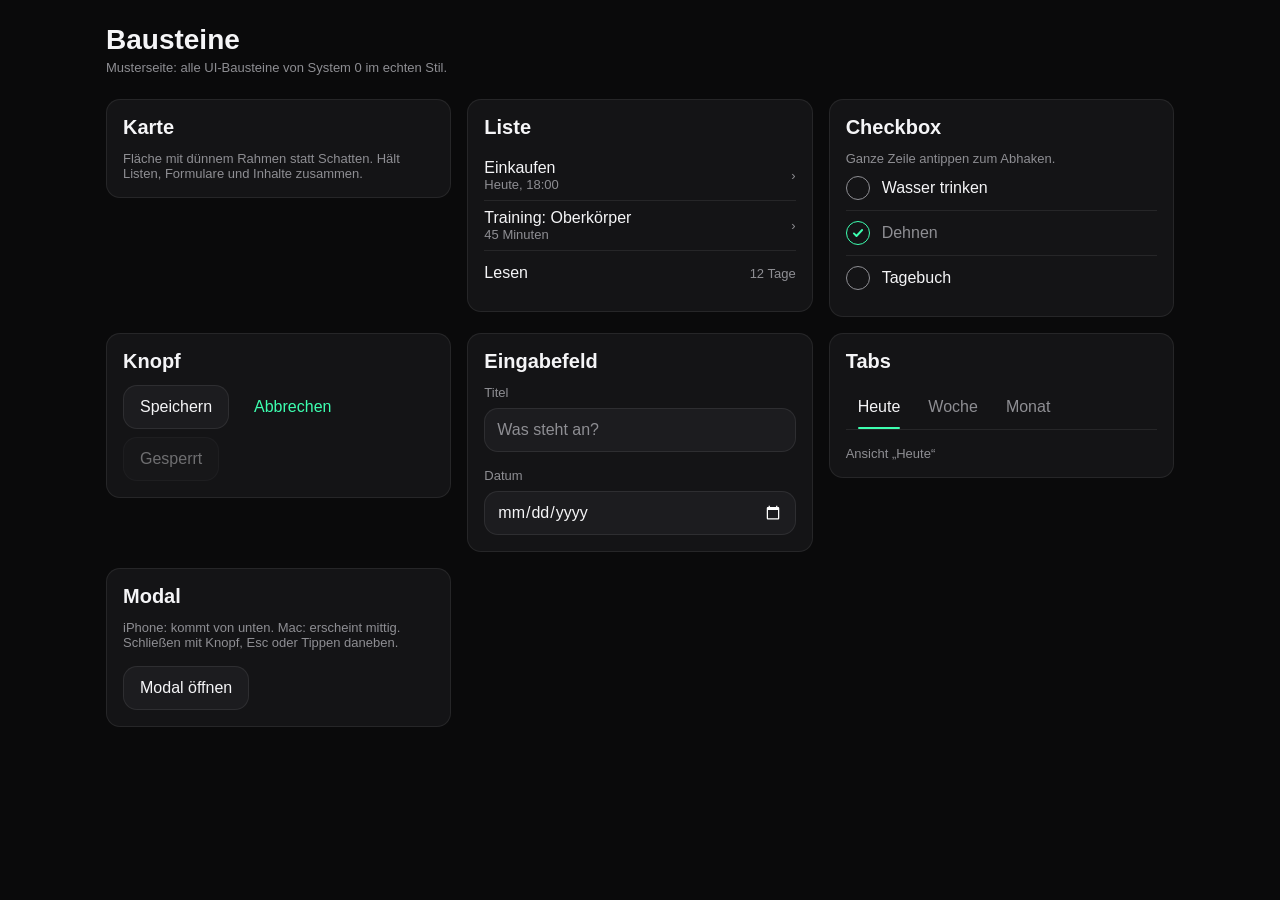
==== bausteine.html @ bcb21c46 "Phase 0, Schritt 3: Design-Tokens, UI-Bausteine, Musterseite Co-Authored-By: Claude Opus 5.5 <norepl" ====
<!doctype html>
<html lang="de">
<head>
  <meta charset="utf-8">
  <meta name="viewport" content="width=device-width, initial-scale=1, viewport-fit=cover">
  <title>Bausteine – System 0</title>
  <meta name="theme-color" content="#0A0A0B">
  <meta name="color-scheme" content="dark">
  <link rel="icon" href="assets/icons/icon.svg" type="image/svg+xml">
  <link rel="stylesheet" href="src/styles/tokens.css">
  <link rel="stylesheet" href="src/styles/base.css">
  <link rel="stylesheet" href="src/styles/components.css">
  <link rel="stylesheet" href="src/styles/checkbox.css">
  <link rel="stylesheet" href="src/styles/modal.css">
  <!-- Nur für diese Musterseite: Raster für die Beispiele -->
  <style>
    .muster { max-width: 1100px; margin: 0 auto; padding: var(--space-5) var(--space-4) var(--space-7); }
    .muster__title { margin: 0; font-size: var(--fs-large); font-weight: 600; }
    .muster__intro { margin: var(--space-1) 0 var(--space-5); color: var(--text-2); font-size: var(--fs-small); }
    .muster__grid { display: grid; gap: var(--space-4); grid-template-columns: repeat(auto-fill, minmax(min(320px, 100%), 1fr)); align-items: start; }
    .muster__row { display: flex; flex-wrap: wrap; gap: var(--space-2); }
    .muster__stack { display: flex; flex-direction: column; gap: var(--space-4); }
    .muster__note { margin: 0; color: var(--text-2); font-size: var(--fs-small); }
  </style>
  <script type="module" src="src/bausteine.js"></script>
</head>
<body>
  <main id="app" class="muster">
    <h1 class="muster__title">Bausteine</h1>
    <p class="muster__intro">Musterseite: alle UI-Bausteine von System 0 im echten Stil.</p>
    <div id="muster" class="muster__grid"></div>
  </main>
</body>
</html>
---- src/styles/tokens.css ----
/* Alle Design-Werte an einer Stelle (siehe docs/design.md).
   Farben tauschen = nur diese Datei ändern. */
:root {
  /* Farben */
  --bg: #0A0A0B;
  --surface: #141416;
  --surface-2: #1C1C1F;
  --line: rgba(255, 255, 255, 0.08);
  --text: #F5F5F7;
  --text-2: #8E8E93;
  --accent: #3DFFB0;
  --accent-2: #7A5CFF;
  --warn: #FF5C7A;

  /* Form */
  --radius: 14px;

  /* Abstände (4er-Raster) */
  --space-1: 4px;
  --space-2: 8px;
  --space-3: 12px;
  --space-4: 16px;
  --space-5: 24px;
  --space-6: 32px;
  --space-7: 48px;

  /* Schrift */
  --font: -apple-system, BlinkMacSystemFont, "SF Pro Text", "Helvetica Neue", Arial, sans-serif;
  --fs-small: 13px;
  --fs-normal: 16px; /* 16px verhindert das automatische Zoomen auf dem iPhone */
  --fs-title: 20px;
  --fs-large: 28px;

  /* Bewegung */
  --duration: 200ms;
  --ease: cubic-bezier(0.2, 0.8, 0.2, 1);

  /* Bedienung */
  --tap: 44px; /* Mindestgröße für Tippflächen */
}
---- src/styles/base.css ----
/* Grundstil: Hintergrund, Schrift, Rand um Notch und Home-Leiste. */
*,
*::before,
*::after {
  box-sizing: border-box;
}

html,
body {
  margin: 0;
  min-height: 100%;
  background: var(--bg);
  color: var(--text);
  font-family: var(--font);
  -webkit-font-smoothing: antialiased;
  -webkit-text-size-adjust: 100%;
}

body {
  min-height: 100dvh;
  padding:
    env(safe-area-inset-top)
    env(safe-area-inset-right)
    env(safe-area-inset-bottom)
    env(safe-area-inset-left);
}

#app {
  min-height: inherit;
}

/* Vorläufige Startanzeige, bis Router und Module kommen. */
.start {
  display: grid;
  place-items: center;
  min-height: 100dvh;
  margin: 0;
  font-size: 1.25rem;
  font-weight: 500;
  letter-spacing: 0.02em;
}

@media (prefers-reduced-motion: reduce) {
  * {
    animation: none !important;
    transition: none !important;
  }
}
---- src/styles/components.css ----
/* Stile der einfachen UI-Bausteine aus src/ui/. Nur Werte aus tokens.css.
   Checkbox und Modal haben eigene Dateien (checkbox.css, modal.css). */

/* ---------- Karte ---------- */
.card {
  background: var(--surface);
  border: 1px solid var(--line);
  border-radius: var(--radius);
  padding: var(--space-4);
}
.card__title {
  margin: 0 0 var(--space-3);
  font-size: var(--fs-title);
  font-weight: 600;
}

/* ---------- Liste ---------- */
.list {
  list-style: none;
  margin: 0;
  padding: 0;
}
.list__row + .list__row {
  border-top: 1px solid var(--line);
}
.list__inner {
  display: flex;
  align-items: center;
  gap: var(--space-3);
  width: 100%;
  min-height: var(--tap);
  padding: var(--space-2) 0;
  font: inherit;
  color: inherit;
  text-align: left;
  background: none;
  border: 0;
}
.list__row--free > * {
  display: flex;
  width: 100%;
}
.list__inner--tap {
  cursor: pointer;
  transition: opacity var(--duration) var(--ease);
}
.list__inner--tap:active {
  opacity: 0.6;
}
.list__text {
  display: flex;
  flex: 1;
  flex-direction: column;
  min-width: 0;
}
.list__title {
  font-size: var(--fs-normal);
}
.list__sub,
.list__end {
  font-size: var(--fs-small);
  color: var(--text-2);
}

/* ---------- Knopf ---------- */
.btn {
  display: inline-flex;
  align-items: center;
  justify-content: center;
  min-height: var(--tap);
  min-width: var(--tap);
  padding: 0 var(--space-4);
  font: inherit;
  font-size: var(--fs-normal);
  font-weight: 500;
  color: var(--text);
  background: var(--surface-2);
  border: 1px solid var(--line);
  border-radius: var(--radius);
  cursor: pointer;
  -webkit-tap-highlight-color: transparent;
  transition: opacity var(--duration) var(--ease), transform var(--duration) var(--ease);
}
.btn:active {
  transform: scale(0.97);
  opacity: 0.7;
}
.btn:focus-visible,
.list__inner--tap:focus-visible {
  outline: 2px solid var(--accent);
  outline-offset: 2px;
}
.btn--ghost {
  color: var(--accent);
  background: none;
  border-color: transparent;
}
.btn:disabled {
  opacity: 0.4;
  cursor: default;
  transform: none;
}

/* ---------- Eingabefeld ---------- */
.field {
  display: flex;
  flex-direction: column;
  gap: var(--space-2);
}
.field__label {
  font-size: var(--fs-small);
  color: var(--text-2);
}
.field__input {
  min-height: var(--tap);
  padding: 0 var(--space-3);
  font: inherit;
  font-size: var(--fs-normal);
  color: var(--text);
  background: var(--surface-2);
  border: 1px solid var(--line);
  border-radius: var(--radius);
  outline: none;
  transition: border-color var(--duration) var(--ease);
}
.field__input::placeholder {
  color: var(--text-2);
}
.field__input:focus {
  border-color: var(--accent);
}

/* ---------- Tabs ---------- */
.tabs {
  display: flex;
  gap: var(--space-1);
  border-bottom: 1px solid var(--line);
  overflow-x: auto;
  scrollbar-width: none;
}
.tabs__tab {
  position: relative;
  min-height: var(--tap);
  padding: 0 var(--space-3);
  font: inherit;
  font-size: var(--fs-normal);
  color: var(--text-2);
  background: none;
  border: 0;
  cursor: pointer;
  white-space: nowrap;
  -webkit-tap-highlight-color: transparent;
  transition: color var(--duration) var(--ease);
}
.tabs__tab::after {
  content: "";
  position: absolute;
  left: var(--space-3);
  right: var(--space-3);
  bottom: 0;
  height: 2px;
  border-radius: 2px;
  background: var(--accent);
  transform: scaleX(0);
  transition: transform var(--duration) var(--ease);
}
.tabs__tab:focus-visible {
  outline: 2px solid var(--accent);
  outline-offset: -2px; /* nach innen, sonst schneidet die Leiste den Rahmen ab */
}
.tabs__tab[aria-selected="true"] {
  color: var(--text);
}
.tabs__tab[aria-selected="true"]::after {
  transform: scaleX(1);
}
---- src/styles/checkbox.css ----
/* Stil der Checkbox aus src/ui/checkbox.js: runder Neon-Haken. */

/* ---------- Checkbox ---------- */
.check {
  display: inline-flex;
  align-items: center;
  gap: var(--space-3);
  min-height: var(--tap);
  cursor: pointer;
  -webkit-tap-highlight-color: transparent;
}
.check__input {
  position: absolute;
  opacity: 0;
  pointer-events: none;
}
.check__box {
  display: grid;
  place-items: center;
  flex: none;
  width: 24px;
  height: 24px;
  border: 1.5px solid var(--text-2);
  border-radius: 50%;
  transition: border-color var(--duration) var(--ease), transform var(--duration) var(--ease);
}
.check__mark {
  width: 18px;
  height: 18px;
  fill: none;
  stroke: var(--accent);
  stroke-width: 2.5;
  stroke-linecap: round;
  stroke-linejoin: round;
  stroke-dasharray: 1;
  stroke-dashoffset: 1;
  transition: stroke-dashoffset var(--duration) var(--ease);
}
.check__input:checked + .check__box {
  border-color: var(--accent);
  animation: check-pop var(--duration) var(--ease);
}
.check__input:checked + .check__box .check__mark {
  stroke-dashoffset: 0;
}
.check__input:checked ~ .check__label {
  color: var(--text-2);
}
.check__input:focus-visible + .check__box {
  outline: 2px solid var(--accent);
  outline-offset: 3px;
}
.check__label {
  transition: color var(--duration) var(--ease);
}
@keyframes check-pop {
  50% { transform: scale(1.15); }
}
---- src/styles/modal.css ----
/* Stil des Modals aus src/ui/modal.js. iPhone: von unten, Mac: mittig. */

/* ---------- Modal ---------- */
/* Grundform = iPhone: Sheet, das von unten hereinfährt. */
.modal {
  width: 100%;
  max-width: 100%;
  max-height: 90dvh;
  margin: auto 0 0;
  padding: 0;
  color: var(--text);
  background: none;
  border: 0;
  overscroll-behavior: contain;
}
.modal::backdrop {
  background: rgba(0, 0, 0, 0.6);
  animation: modal-fade var(--duration) var(--ease);
}
.modal__panel {
  display: flex;
  flex-direction: column;
  gap: var(--space-4);
  padding: var(--space-3) var(--space-4) calc(var(--space-4) + env(safe-area-inset-bottom));
  background: var(--surface);
  border: 1px solid var(--line);
  border-bottom: 0;
  border-radius: var(--radius) var(--radius) 0 0;
  animation: modal-up var(--duration) var(--ease);
}
.modal__grip {
  align-self: center;
  width: 36px;
  height: 4px;
  border-radius: 2px;
  background: var(--line);
}
.modal__title {
  margin: 0;
  font-size: var(--fs-title);
  font-weight: 600;
}
.modal__body {
  display: flex;
  flex-direction: column;
  gap: var(--space-4);
}
.modal__actions {
  display: flex;
  justify-content: flex-end;
  gap: var(--space-2);
}
.modal.is-closing::backdrop {
  animation: modal-fade var(--duration) var(--ease) reverse forwards;
}
.modal.is-closing .modal__panel {
  animation: modal-up var(--duration) var(--ease) reverse forwards;
}

/* Mac und große Bildschirme: mittig, ringsum abgerundet. */
@media (min-width: 640px) {
  .modal {
    max-width: 440px;
    margin: auto;
  }
  .modal__panel {
    padding: var(--space-5);
    border-bottom: 1px solid var(--line);
    border-radius: var(--radius);
    animation-name: modal-in;
  }
  .modal.is-closing .modal__panel {
    animation-name: modal-in;
  }
  .modal__grip {
    display: none;
  }
}

@keyframes modal-fade {
  from { opacity: 0; }
}
@keyframes modal-up {
  from { transform: translateY(100%); }
}
@keyframes modal-in {
  from { opacity: 0; transform: scale(0.96); }
}
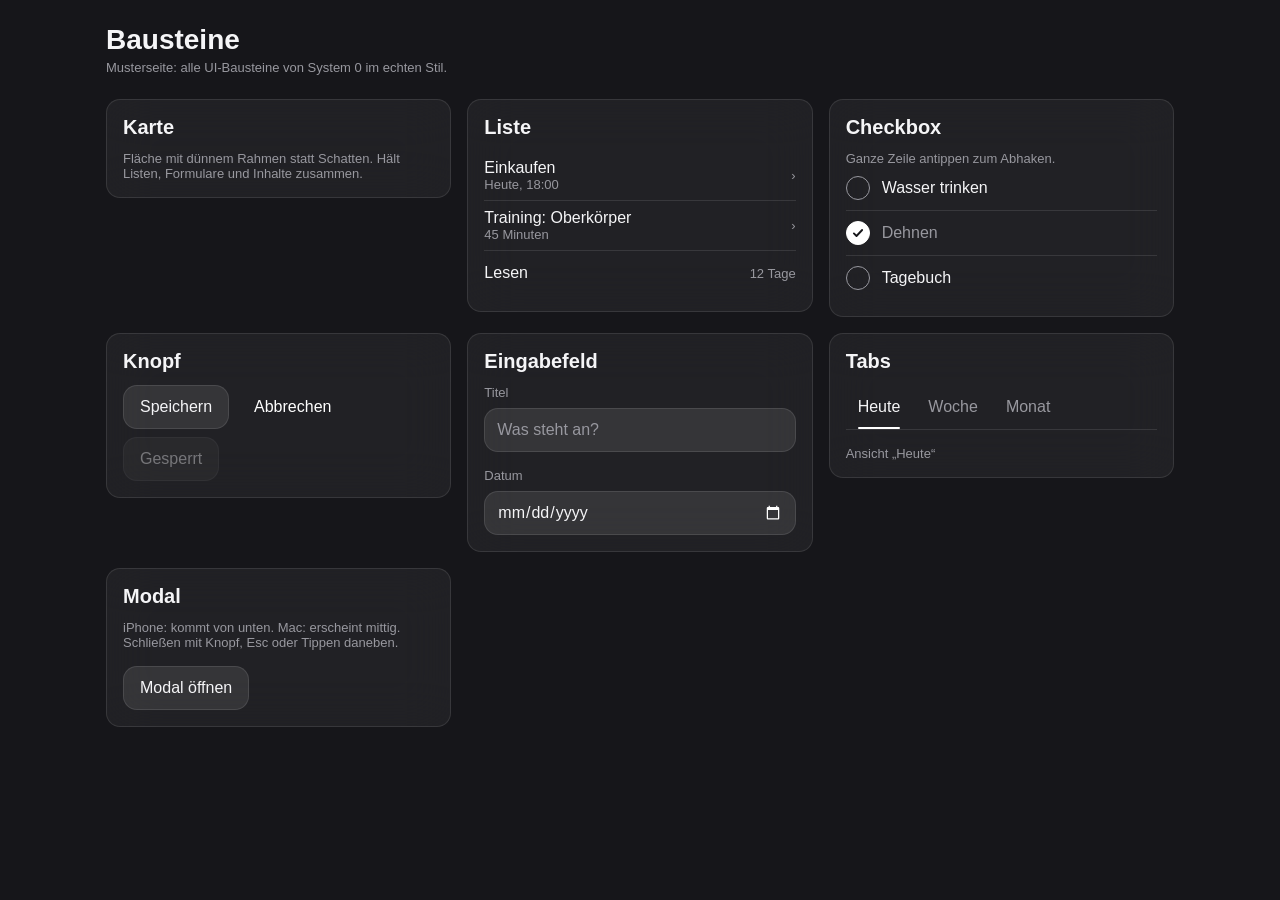
==== commit 2bae0f1d: "Design-Runde a: Grundlook (Graphit, Glas, Weiß, Bereichsfarben) Co-Authored-By: Claude Opus 5.5 <nor" ====
--- a/bausteine.html
+++ b/bausteine.html
@@ -4,7 +4,7 @@
   <meta charset="utf-8">
   <meta name="viewport" content="width=device-width, initial-scale=1, viewport-fit=cover">
   <title>Bausteine – System 0</title>
-  <meta name="theme-color" content="#0A0A0B">
+  <meta name="theme-color" content="#16161A">
   <meta name="color-scheme" content="dark">
   <link rel="icon" href="assets/icons/icon.svg" type="image/svg+xml">
   <link rel="stylesheet" href="src/styles/tokens.css">
--- a/src/styles/tokens.css
+++ b/src/styles/tokens.css
@@ -1,19 +1,30 @@
 /* Alle Design-Werte an einer Stelle (siehe docs/design.md).
    Farben tauschen = nur diese Datei ändern. */
 :root {
-  /* Farben */
-  --bg: #0A0A0B;
-  --surface: #141416;
-  --surface-2: #1C1C1F;
-  --line: rgba(255, 255, 255, 0.08);
+  /* Farben: Graphit, Glas, Weiß als Akzent */
+  --bg: #16161A;
+  --surface: rgba(255, 255, 255, 0.05); /* Glas-Karte: halbdurchsichtig */
+  --surface-2: rgba(255, 255, 255, 0.09); /* Hover, Eingabefelder */
+  --glass: rgba(30, 30, 35, 0.72); /* dichteres Glas für Leisten und Modal */
+  --line: rgba(255, 255, 255, 0.10);
   --text: #F5F5F7;
-  --text-2: #8E8E93;
-  --accent: #3DFFB0;
+  --text-2: #98989F;
+  --accent: #FFFFFF; /* Akzent ist Weiß: aktiv, erledigt, Hauptknopf */
+  --accent-ink: #16161A; /* Schrift/Haken auf weißem Grund */
   --accent-2: #7A5CFF;
   --warn: #FF5C7A;
 
+  /* Bereichsfarben: nur als leichter Schimmer (Lichtschein, Kopfbild, kleine Details) */
+  --farbe-standard: #C9C9CE;
+  --farbe-heute: #F2A7BB; /* Sakura */
+  --farbe-todos: #9CC5A1; /* Matcha */
+  --farbe-einstellungen: #A99BD6; /* Glyzinie */
+  --farbe-physio: #7FB2E0; /* Ai-Blau */
+  --schimmer: 32%; /* Stärke des Lichtscheins oben */
+
   /* Form */
   --radius: 14px;
+  --blur: 24px; /* Unschärfe hinter Glas-Flächen */
 
   /* Abstände (4er-Raster) */
   --space-1: 4px;
@@ -33,8 +44,18 @@
 
   /* Bewegung */
   --duration: 200ms;
+  --duration-slow: 600ms; /* Farbwechsel beim Bereichswechsel */
   --ease: cubic-bezier(0.2, 0.8, 0.2, 1);
 
   /* Bedienung */
   --tap: 44px; /* Mindestgröße für Tippflächen */
+  --sidebar: 240px; /* Breite der Seitenleiste auf dem Mac */
 }
+
+/* Farbe des aktiven Bereichs. Als echte Farbe angemeldet, damit der Wechsel sanft überblendet.
+   Startwert = --farbe-standard (hier muss er wörtlich stehen). */
+@property --bereich {
+  syntax: "<color>";
+  inherits: true;
+  initial-value: #C9C9CE;
+}
--- a/src/styles/base.css
+++ b/src/styles/base.css
@@ -29,17 +29,6 @@
   min-height: inherit;
 }
 
-/* Vorläufige Startanzeige, bis Router und Module kommen. */
-.start {
-  display: grid;
-  place-items: center;
-  min-height: 100dvh;
-  margin: 0;
-  font-size: 1.25rem;
-  font-weight: 500;
-  letter-spacing: 0.02em;
-}
-
 @media (prefers-reduced-motion: reduce) {
   * {
     animation: none !important;
--- a/src/styles/components.css
+++ b/src/styles/components.css
@@ -7,6 +7,8 @@
   border: 1px solid var(--line);
   border-radius: var(--radius);
   padding: var(--space-4);
+  -webkit-backdrop-filter: blur(var(--blur));
+  backdrop-filter: blur(var(--blur));
 }
 .card__title {
   margin: 0 0 var(--space-3);
--- a/src/styles/checkbox.css
+++ b/src/styles/checkbox.css
@@ -1,4 +1,4 @@
-/* Stil der Checkbox aus src/ui/checkbox.js: runder Neon-Haken. */
+/* Stil der Checkbox aus src/ui/checkbox.js: runder Haken, erledigt = weiß gefüllt. */
 
 /* ---------- Checkbox ---------- */
 .check {
@@ -22,13 +22,13 @@
   height: 24px;
   border: 1.5px solid var(--text-2);
   border-radius: 50%;
-  transition: border-color var(--duration) var(--ease), transform var(--duration) var(--ease);
+  transition: border-color var(--duration) var(--ease), background var(--duration) var(--ease), transform var(--duration) var(--ease);
 }
 .check__mark {
   width: 18px;
   height: 18px;
   fill: none;
-  stroke: var(--accent);
+  stroke: var(--accent-ink);
   stroke-width: 2.5;
   stroke-linecap: round;
   stroke-linejoin: round;
@@ -38,6 +38,7 @@
 }
 .check__input:checked + .check__box {
   border-color: var(--accent);
+  background: var(--accent);
   animation: check-pop var(--duration) var(--ease);
 }
 .check__input:checked + .check__box .check__mark {
--- a/src/styles/modal.css
+++ b/src/styles/modal.css
@@ -22,9 +22,11 @@
   flex-direction: column;
   gap: var(--space-4);
   padding: var(--space-3) var(--space-4) calc(var(--space-4) + env(safe-area-inset-bottom));
-  background: var(--surface);
+  background: var(--glass);
   border: 1px solid var(--line);
   border-bottom: 0;
+  -webkit-backdrop-filter: blur(var(--blur));
+  backdrop-filter: blur(var(--blur));
   border-radius: var(--radius) var(--radius) 0 0;
   animation: modal-up var(--duration) var(--ease);
 }
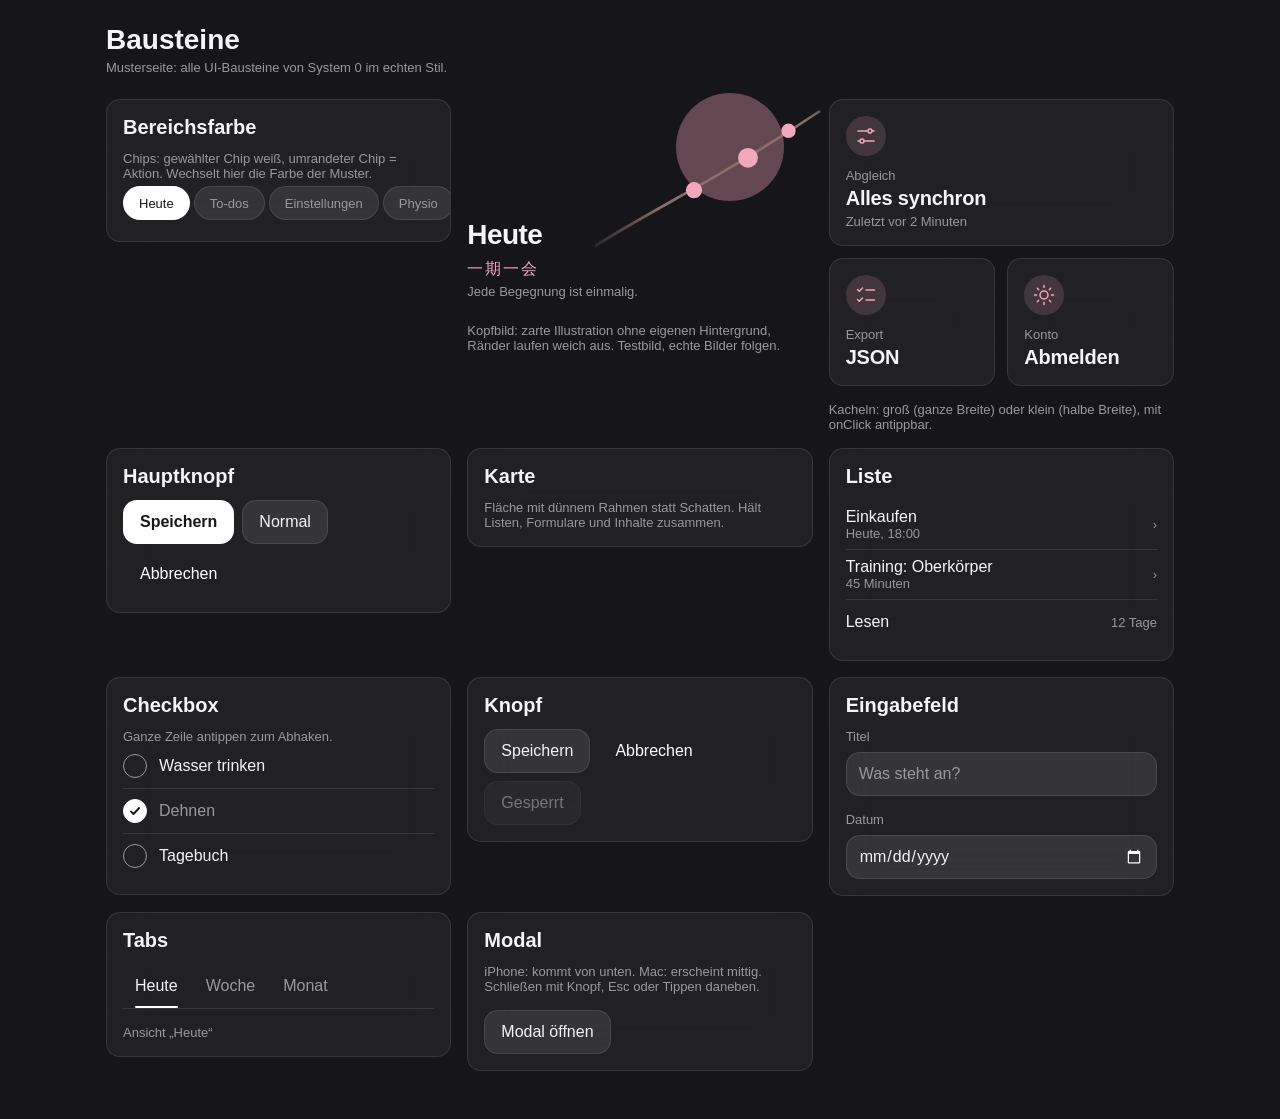
==== commit eef81d93: "Design-Runde b: Bausteine Kopfbild, Kachel, Chips, weißer Hauptknopf Co-Authored-By: Claude Opus 5.5" ====
--- a/bausteine.html
+++ b/bausteine.html
@@ -12,6 +12,8 @@
   <link rel="stylesheet" href="src/styles/components.css">
   <link rel="stylesheet" href="src/styles/checkbox.css">
   <link rel="stylesheet" href="src/styles/modal.css">
+  <link rel="stylesheet" href="src/styles/kopfbild.css">
+  <link rel="stylesheet" href="src/styles/kachel.css">
   <!-- Nur für diese Musterseite: Raster für die Beispiele -->
   <style>
     .muster { max-width: 1100px; margin: 0 auto; padding: var(--space-5) var(--space-4) var(--space-7); }
--- a/src/styles/components.css
+++ b/src/styles/components.css
@@ -14,6 +14,19 @@
   margin: 0 0 var(--space-3);
   font-size: var(--fs-title);
   font-weight: 600;
+}
+
+/* ---------- Symbol (src/ui/symbol.js) ---------- */
+.symbol {
+  width: var(--space-5);
+  height: var(--space-5);
+  flex: none;
+  fill: none;
+  stroke: currentColor;
+  stroke-width: 1.5;
+  stroke-linecap: round;
+  stroke-linejoin: round;
+  transition: color var(--duration) var(--ease);
 }
 
 /* ---------- Liste ---------- */
@@ -91,6 +104,12 @@
 .list__inner--tap:focus-visible {
   outline: 2px solid var(--accent);
   outline-offset: 2px;
+}
+.btn--primary {
+  color: var(--accent-ink);
+  background: var(--accent);
+  border-color: transparent;
+  font-weight: 600;
 }
 .btn--ghost {
   color: var(--accent);
--- a/src/styles/kopfbild.css
+++ b/src/styles/kopfbild.css
@@ -0,0 +1,59 @@
+/* Kopfbild aus src/ui/kopfbild.js: zarte Illustration rechts oben, weich auslaufend,
+   darunter bzw. darüber links der Seitentitel und der Spruch. */
+.kopf {
+  position: relative;
+  display: flex;
+  align-items: flex-end;
+  min-height: 200px;
+  margin-bottom: var(--space-2);
+}
+.kopf--ohne-bild {
+  min-height: 0;
+}
+.kopf__bild {
+  position: absolute;
+  top: calc(var(--space-5) * -1);
+  right: calc(var(--space-4) * -1);
+  width: min(78%, 360px);
+  height: 230px;
+  object-fit: contain;
+  object-position: right top;
+  pointer-events: none;
+  /* Ränder weich ausblenden, damit das Bild mit der Seite verschmilzt */
+  -webkit-mask-image: radial-gradient(ellipse 70% 70% at 65% 40%, #000 45%, transparent 100%);
+  mask-image: radial-gradient(ellipse 70% 70% at 65% 40%, #000 45%, transparent 100%);
+  animation: kopf-ein var(--duration-slow) var(--ease);
+}
+.kopf__text {
+  position: relative; /* über dem Bild */
+  display: flex;
+  flex-direction: column;
+  gap: var(--space-2);
+}
+.kopf__titel {
+  margin: 0;
+  font-size: var(--fs-large);
+  font-weight: 700;
+  letter-spacing: -0.02em;
+}
+.kopf__spruch {
+  display: flex;
+  flex-direction: column;
+  gap: var(--space-1);
+  margin: 0;
+}
+.kopf__jp {
+  font-size: var(--fs-normal);
+  letter-spacing: 0.12em;
+  color: var(--bereich);
+}
+.kopf__de {
+  font-size: var(--fs-small);
+  color: var(--text-2);
+}
+@keyframes kopf-ein {
+  from {
+    opacity: 0;
+    transform: translateY(var(--space-2));
+  }
+}
--- a/src/styles/kachel.css
+++ b/src/styles/kachel.css
@@ -0,0 +1,125 @@
+/* Kacheln (src/ui/kachel.js) und Chips (src/ui/chips.js). Nur Werte aus tokens.css. */
+
+/* ---------- Kacheln ---------- */
+.kacheln {
+  display: grid;
+  grid-template-columns: repeat(2, minmax(0, 1fr));
+  gap: var(--space-3);
+}
+.kachel {
+  display: flex;
+  flex-direction: column;
+  align-items: flex-start;
+  gap: var(--space-3);
+  min-height: 120px;
+  padding: var(--space-4);
+  font: inherit;
+  text-align: left;
+  color: var(--text);
+  background: var(--surface);
+  border: 1px solid var(--line);
+  border-radius: var(--radius);
+  -webkit-backdrop-filter: blur(var(--blur));
+  backdrop-filter: blur(var(--blur));
+}
+.kachel--gross {
+  grid-column: 1 / -1;
+}
+.kachel--tap {
+  cursor: pointer;
+  -webkit-tap-highlight-color: transparent;
+  transition: transform var(--duration) var(--ease), background var(--duration) var(--ease);
+}
+.kachel--tap:hover {
+  background: var(--surface-2);
+}
+.kachel--tap:active {
+  transform: scale(0.97);
+}
+.kachel--tap:focus-visible {
+  outline: 2px solid var(--accent);
+  outline-offset: 2px;
+}
+/* Symbol im runden Feld, leicht in der Bereichsfarbe */
+.kachel__symbol {
+  display: grid;
+  place-items: center;
+  width: 40px;
+  height: 40px;
+  border-radius: 50%;
+  color: var(--bereich);
+  background: color-mix(in srgb, var(--bereich) 16%, transparent);
+}
+.kachel__text {
+  display: flex;
+  flex-direction: column;
+  gap: var(--space-1);
+  margin-top: auto;
+}
+.kachel__titel,
+.kachel__sub {
+  font-size: var(--fs-small);
+  color: var(--text-2);
+}
+.kachel__wert {
+  font-size: var(--fs-title);
+  font-weight: 600;
+  letter-spacing: -0.01em;
+}
+
+/* ---------- Chips ---------- */
+.chips {
+  display: flex;
+  gap: var(--space-1);
+  overflow-x: auto;
+  scrollbar-width: none;
+  /* bis an den Rand wischen können */
+  margin: 0 calc(var(--space-4) * -1);
+  padding: 0 var(--space-4);
+  isolation: isolate; /* damit die Kapsel (z-index -1) sichtbar bleibt */
+}
+.chips::-webkit-scrollbar {
+  display: none;
+}
+/* Tippfläche 44 px hoch, sichtbare Kapsel etwas kleiner (::before) */
+.chip {
+  position: relative;
+  flex: none;
+  min-height: var(--tap);
+  padding: 0 var(--space-4);
+  font: inherit;
+  font-size: var(--fs-small);
+  font-weight: 500;
+  color: var(--text-2);
+  background: none;
+  border: 0;
+  cursor: pointer;
+  -webkit-tap-highlight-color: transparent;
+  transition: color var(--duration) var(--ease);
+}
+.chip::before {
+  content: "";
+  position: absolute;
+  inset: 5px 0;
+  z-index: -1;
+  border-radius: 999px;
+  background: var(--surface-2);
+  border: 1px solid var(--line);
+  transition: background var(--duration) var(--ease);
+}
+.chip[aria-pressed="true"] {
+  color: var(--accent-ink);
+}
+.chip[aria-pressed="true"]::before {
+  background: var(--accent);
+  border-color: transparent;
+}
+.chip--aktion::before {
+  background: none;
+  border-style: dashed;
+}
+.chip:focus-visible {
+  outline: 2px solid var(--accent);
+  outline-offset: -4px;
+  border-radius: 999px;
+}
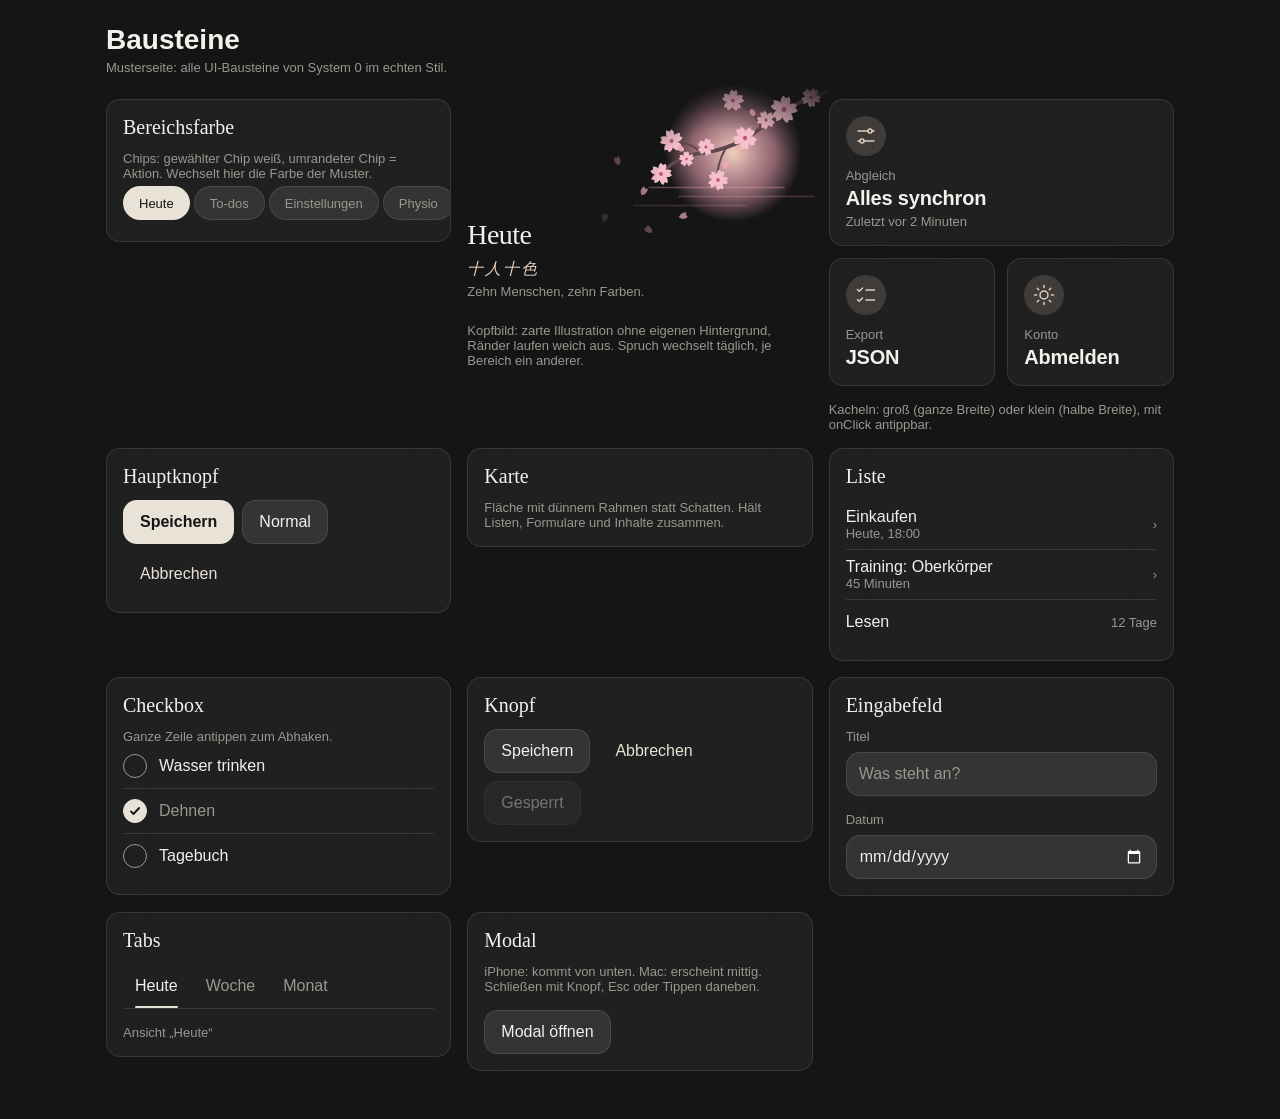
==== commit 935cad7d: "Design-Runde g: Grundlook Stein & Licht (Graphit, Elfenbein, Serifenschrift) Co-Authored-By: Claude " ====
--- a/bausteine.html
+++ b/bausteine.html
@@ -4,7 +4,7 @@
   <meta charset="utf-8">
   <meta name="viewport" content="width=device-width, initial-scale=1, viewport-fit=cover">
   <title>Bausteine – System 0</title>
-  <meta name="theme-color" content="#16161A">
+  <meta name="theme-color" content="#151515">
   <meta name="color-scheme" content="dark">
   <link rel="icon" href="assets/icons/icon.svg" type="image/svg+xml">
   <link rel="stylesheet" href="src/styles/tokens.css">
--- a/src/styles/tokens.css
+++ b/src/styles/tokens.css
@@ -1,26 +1,26 @@
 /* Alle Design-Werte an einer Stelle (siehe docs/design.md).
    Farben tauschen = nur diese Datei ändern. */
 :root {
-  /* Farben: Graphit, Glas, Weiß als Akzent */
-  --bg: #16161A;
+  /* Farben: neutrales Graphit, Glas, Elfenbein als Akzent (Vorlage: docs/vorlagen/design-stein-licht.webp) */
+  --bg: #151515;
   --surface: rgba(255, 255, 255, 0.05); /* Glas-Karte: halbdurchsichtig */
   --surface-2: rgba(255, 255, 255, 0.09); /* Hover, Eingabefelder */
-  --glass: rgba(30, 30, 35, 0.72); /* dichteres Glas für Leisten und Modal */
+  --glass: rgba(28, 28, 28, 0.74); /* dichteres Glas für Leisten und Modal */
   --line: rgba(255, 255, 255, 0.10);
-  --text: #F5F5F7;
-  --text-2: #98989F;
-  --accent: #FFFFFF; /* Akzent ist Weiß: aktiv, erledigt, Hauptknopf */
-  --accent-ink: #16161A; /* Schrift/Haken auf weißem Grund */
+  --text: #F3F1EC; /* leicht warmes Weiß */
+  --text-2: #9B978F; /* warmes Grau */
+  --accent: #E9E3D7; /* Elfenbein: Labels, Strich, Symbole, aktiv, erledigt, Hauptknopf */
+  --accent-ink: #151515; /* Schrift/Haken auf weißem Grund */
   --accent-2: #7A5CFF;
   --warn: #FF5C7A;
 
-  /* Bereichsfarben: nur als leichter Schimmer (Lichtschein, Kopfbild, kleine Details) */
-  --farbe-standard: #C9C9CE;
-  --farbe-heute: #F2A7BB; /* Sakura */
-  --farbe-todos: #9CC5A1; /* Matcha */
-  --farbe-einstellungen: #A99BD6; /* Glyzinie */
-  --farbe-physio: #7FB2E0; /* Ai-Blau */
-  --schimmer: 32%; /* Stärke des Lichtscheins oben */
+  /* Bereichsfarben: gedämpft, nur als ganz leichter Schimmer im Hintergrund */
+  --farbe-standard: #CFCBC4;
+  --farbe-heute: #E3CDBA; /* Morgenlicht */
+  --farbe-todos: #BCCBBE; /* Salbei */
+  --farbe-einstellungen: #C6C1D8; /* Flieder-Grau */
+  --farbe-physio: #B5C6D6; /* Nebelblau */
+  --schimmer: 16%; /* Stärke des Lichtscheins oben */
 
   /* Form */
   --radius: 14px;
@@ -37,10 +37,14 @@
 
   /* Schrift */
   --font: -apple-system, BlinkMacSystemFont, "SF Pro Text", "Helvetica Neue", Arial, sans-serif;
+  --font-serif: ui-serif, "New York", "Iowan Old Style", Georgia, serif; /* Apple „New York“, schon auf den Geräten */
+  --fs-label: 11px; /* kleine Labels in Großbuchstaben */
   --fs-small: 13px;
   --fs-normal: 16px; /* 16px verhindert das automatische Zoomen auf dem iPhone */
   --fs-title: 20px;
   --fs-large: 28px;
+  --fs-display: 48px; /* großer Seitentitel im Kopfbild */
+  --sperrung: 0.18em; /* Buchstabenabstand für Labels und Markenzeile */
 
   /* Bewegung */
   --duration: 200ms;
@@ -57,5 +61,5 @@
 @property --bereich {
   syntax: "<color>";
   inherits: true;
-  initial-value: #C9C9CE;
+  initial-value: #CFCBC4;
 }
--- a/src/styles/components.css
+++ b/src/styles/components.css
@@ -11,9 +11,10 @@
   backdrop-filter: blur(var(--blur));
 }
 .card__title {
+  font-family: var(--font-serif);
+  font-weight: 500;
   margin: 0 0 var(--space-3);
   font-size: var(--fs-title);
-  font-weight: 600;
 }
 
 /* ---------- Symbol (src/ui/symbol.js) ---------- */
--- a/src/styles/modal.css
+++ b/src/styles/modal.css
@@ -38,9 +38,10 @@
   background: var(--line);
 }
 .modal__title {
+  font-family: var(--font-serif);
+  font-weight: 500;
   margin: 0;
   font-size: var(--fs-title);
-  font-weight: 600;
 }
 .modal__body {
   display: flex;
--- a/src/styles/kopfbild.css
+++ b/src/styles/kopfbild.css
@@ -20,8 +20,8 @@
   object-position: right top;
   pointer-events: none;
   /* Ränder weich ausblenden, damit das Bild mit der Seite verschmilzt */
-  -webkit-mask-image: radial-gradient(ellipse 70% 70% at 65% 40%, #000 45%, transparent 100%);
-  mask-image: radial-gradient(ellipse 70% 70% at 65% 40%, #000 45%, transparent 100%);
+  -webkit-mask-image: radial-gradient(ellipse 62% 56% at 62% 46%, #000 40%, transparent 100%);
+  mask-image: radial-gradient(ellipse 62% 56% at 62% 46%, #000 40%, transparent 100%);
   animation: kopf-ein var(--duration-slow) var(--ease);
 }
 .kopf__text {
@@ -31,9 +31,10 @@
   gap: var(--space-2);
 }
 .kopf__titel {
+  font-family: var(--font-serif);
+  font-weight: 500;
   margin: 0;
   font-size: var(--fs-large);
-  font-weight: 700;
   letter-spacing: -0.02em;
 }
 .kopf__spruch {
@@ -43,6 +44,8 @@
   margin: 0;
 }
 .kopf__jp {
+  font-family: var(--font-serif);
+  font-style: italic;
   font-size: var(--fs-normal);
   letter-spacing: 0.12em;
   color: var(--bereich);
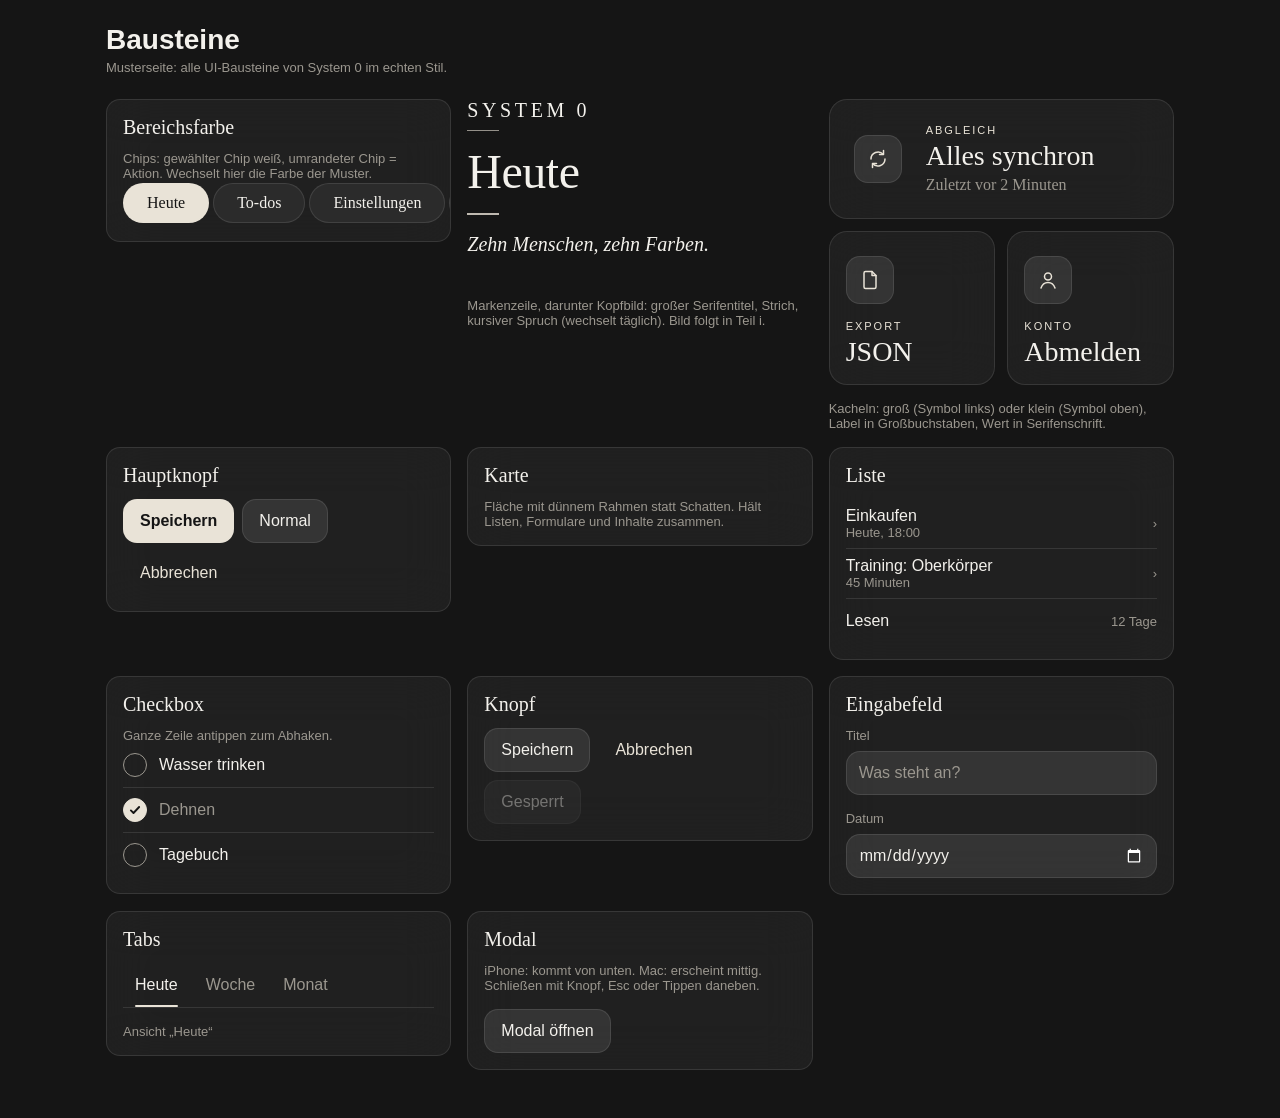
==== commit bf29e5ad: "Design-Runde h: Bausteine im Stil Stein & Licht (Markenzeile, Kopfbild, Kacheln, Navigation) Co-Auth" ====
--- a/bausteine.html
+++ b/bausteine.html
@@ -14,6 +14,7 @@
   <link rel="stylesheet" href="src/styles/modal.css">
   <link rel="stylesheet" href="src/styles/kopfbild.css">
   <link rel="stylesheet" href="src/styles/kachel.css">
+  <link rel="stylesheet" href="src/styles/schrift.css">
   <!-- Nur für diese Musterseite: Raster für die Beispiele -->
   <style>
     .muster { max-width: 1100px; margin: 0 auto; padding: var(--space-5) var(--space-4) var(--space-7); }
--- a/src/styles/kopfbild.css
+++ b/src/styles/kopfbild.css
@@ -1,62 +1,62 @@
-/* Kopfbild aus src/ui/kopfbild.js: zarte Illustration rechts oben, weich auslaufend,
-   darunter bzw. darüber links der Seitentitel und der Spruch. */
+/* Kopfbild aus src/ui/kopfbild.js (Stil „Stein & Licht“):
+   Bild vollflächig hinter dem Kopf, unten und links weich ausgeblendet; darauf großer Serifentitel,
+   kurzer Strich und kursiver Spruch. */
 .kopf {
   position: relative;
   display: flex;
-  align-items: flex-end;
-  min-height: 200px;
-  margin-bottom: var(--space-2);
+  flex-direction: column;
+  justify-content: flex-end;
+  min-height: 320px;
+  padding-bottom: var(--space-5);
 }
 .kopf--ohne-bild {
   min-height: 0;
 }
 .kopf__bild {
   position: absolute;
-  top: calc(var(--space-5) * -1);
-  right: calc(var(--space-4) * -1);
-  width: min(78%, 360px);
-  height: 230px;
-  object-fit: contain;
-  object-position: right top;
+  top: calc(var(--space-7) * -1);
+  left: calc(var(--space-4) * -1);
+  width: calc(100% + var(--space-4) * 2);
+  height: calc(100% + var(--space-7));
+  object-fit: cover;
+  object-position: right center;
   pointer-events: none;
-  /* Ränder weich ausblenden, damit das Bild mit der Seite verschmilzt */
-  -webkit-mask-image: radial-gradient(ellipse 62% 56% at 62% 46%, #000 40%, transparent 100%);
-  mask-image: radial-gradient(ellipse 62% 56% at 62% 46%, #000 40%, transparent 100%);
+  /* unten in den Inhalt auslaufen und links hinter dem Titel etwas zurücknehmen */
+  -webkit-mask-image:
+    linear-gradient(to bottom, #000 55%, transparent 100%),
+    linear-gradient(to right, rgba(0, 0, 0, 0.55) 0%, #000 45%);
+  -webkit-mask-composite: source-in;
+  mask-image:
+    linear-gradient(to bottom, #000 55%, transparent 100%),
+    linear-gradient(to right, rgba(0, 0, 0, 0.55) 0%, #000 45%);
+  mask-composite: intersect;
   animation: kopf-ein var(--duration-slow) var(--ease);
 }
 .kopf__text {
   position: relative; /* über dem Bild */
   display: flex;
   flex-direction: column;
-  gap: var(--space-2);
+  gap: var(--space-4);
 }
 .kopf__titel {
+  margin: 0;
   font-family: var(--font-serif);
-  font-weight: 500;
-  margin: 0;
-  font-size: var(--fs-large);
-  letter-spacing: -0.02em;
+  font-size: var(--fs-display);
+  font-weight: 400;
+  line-height: 1.05;
+  letter-spacing: -0.01em;
 }
 .kopf__spruch {
-  display: flex;
-  flex-direction: column;
-  gap: var(--space-1);
+  max-width: 16em;
   margin: 0;
-}
-.kopf__jp {
   font-family: var(--font-serif);
   font-style: italic;
-  font-size: var(--fs-normal);
-  letter-spacing: 0.12em;
-  color: var(--bereich);
-}
-.kopf__de {
-  font-size: var(--fs-small);
-  color: var(--text-2);
+  font-size: var(--fs-title);
+  line-height: 1.35;
+  color: var(--text);
 }
 @keyframes kopf-ein {
   from {
     opacity: 0;
-    transform: translateY(var(--space-2));
   }
 }
--- a/src/styles/kachel.css
+++ b/src/styles/kachel.css
@@ -10,20 +10,25 @@
   display: flex;
   flex-direction: column;
   align-items: flex-start;
-  gap: var(--space-3);
-  min-height: 120px;
-  padding: var(--space-4);
+  gap: var(--space-4);
+  min-height: 140px;
+  padding: var(--space-5) var(--space-4) var(--space-4);
   font: inherit;
   text-align: left;
   color: var(--text);
   background: var(--surface);
   border: 1px solid var(--line);
-  border-radius: var(--radius);
+  border-radius: calc(var(--radius) + var(--space-1));
   -webkit-backdrop-filter: blur(var(--blur));
   backdrop-filter: blur(var(--blur));
 }
 .kachel--gross {
   grid-column: 1 / -1;
+  flex-direction: row;
+  align-items: center;
+  gap: var(--space-5);
+  min-height: 0;
+  padding: var(--space-5);
 }
 .kachel--tap {
   cursor: pointer;
@@ -40,15 +45,17 @@
   outline: 2px solid var(--accent);
   outline-offset: 2px;
 }
-/* Symbol im runden Feld, leicht in der Bereichsfarbe */
+/* Symbol im abgerundeten Quadrat, Linien in Elfenbein */
 .kachel__symbol {
   display: grid;
   place-items: center;
-  width: 40px;
-  height: 40px;
-  border-radius: 50%;
-  color: var(--bereich);
-  background: color-mix(in srgb, var(--bereich) 16%, transparent);
+  flex: none;
+  width: 48px;
+  height: 48px;
+  border-radius: var(--radius);
+  color: var(--accent);
+  background: var(--surface-2);
+  border: 1px solid var(--line);
 }
 .kachel__text {
   display: flex;
@@ -56,15 +63,19 @@
   gap: var(--space-1);
   margin-top: auto;
 }
-.kachel__titel,
-.kachel__sub {
-  font-size: var(--fs-small);
-  color: var(--text-2);
+.kachel--gross .kachel__text {
+  margin-top: 0;
 }
 .kachel__wert {
-  font-size: var(--fs-title);
-  font-weight: 600;
-  letter-spacing: -0.01em;
+  font-family: var(--font-serif);
+  font-size: var(--fs-large);
+  font-weight: 400;
+  line-height: 1.15;
+}
+.kachel__sub {
+  font-family: var(--font-serif);
+  font-size: var(--fs-normal);
+  color: var(--text-2);
 }
 
 /* ---------- Chips ---------- */
@@ -86,11 +97,11 @@
   position: relative;
   flex: none;
   min-height: var(--tap);
-  padding: 0 var(--space-4);
+  padding: 0 var(--space-5);
   font: inherit;
-  font-size: var(--fs-small);
-  font-weight: 500;
-  color: var(--text-2);
+  font-family: var(--font-serif);
+  font-size: var(--fs-normal);
+  color: var(--text);
   background: none;
   border: 0;
   cursor: pointer;
@@ -100,10 +111,10 @@
 .chip::before {
   content: "";
   position: absolute;
-  inset: 5px 0;
+  inset: 2px 0;
   z-index: -1;
   border-radius: 999px;
-  background: var(--surface-2);
+  background: var(--surface);
   border: 1px solid var(--line);
   transition: background var(--duration) var(--ease);
 }
--- a/src/styles/schrift.css
+++ b/src/styles/schrift.css
@@ -0,0 +1,42 @@
+/* Schrift-Helfer im Stil „Stein & Licht“: Markenzeile und kleine Labels.
+   Nur Werte aus tokens.css. */
+
+/* „SYSTEM 0“ oben auf jeder Seite (iPhone) bzw. oben in der Seitenleiste (Mac) */
+.marke {
+  margin: 0;
+  font-family: var(--font-serif);
+  font-size: var(--fs-title);
+  font-weight: 400;
+  letter-spacing: var(--sperrung);
+  text-transform: uppercase;
+  color: var(--text);
+}
+.marke::after {
+  content: "";
+  display: block;
+  width: var(--space-6);
+  height: 1px;
+  margin-top: var(--space-2);
+  background: var(--accent);
+  opacity: 0.6;
+}
+
+/* Kleines Label in Großbuchstaben, z. B. „ABGLEICH“ */
+.label {
+  font-size: var(--fs-label);
+  font-weight: 500;
+  letter-spacing: var(--sperrung);
+  text-transform: uppercase;
+  color: var(--accent);
+}
+
+/* Kurzer Strich unter großen Titeln */
+.strich {
+  display: block;
+  width: var(--space-6);
+  height: 1.5px;
+  border: 0;
+  margin: 0;
+  background: var(--accent);
+  opacity: 0.8;
+}
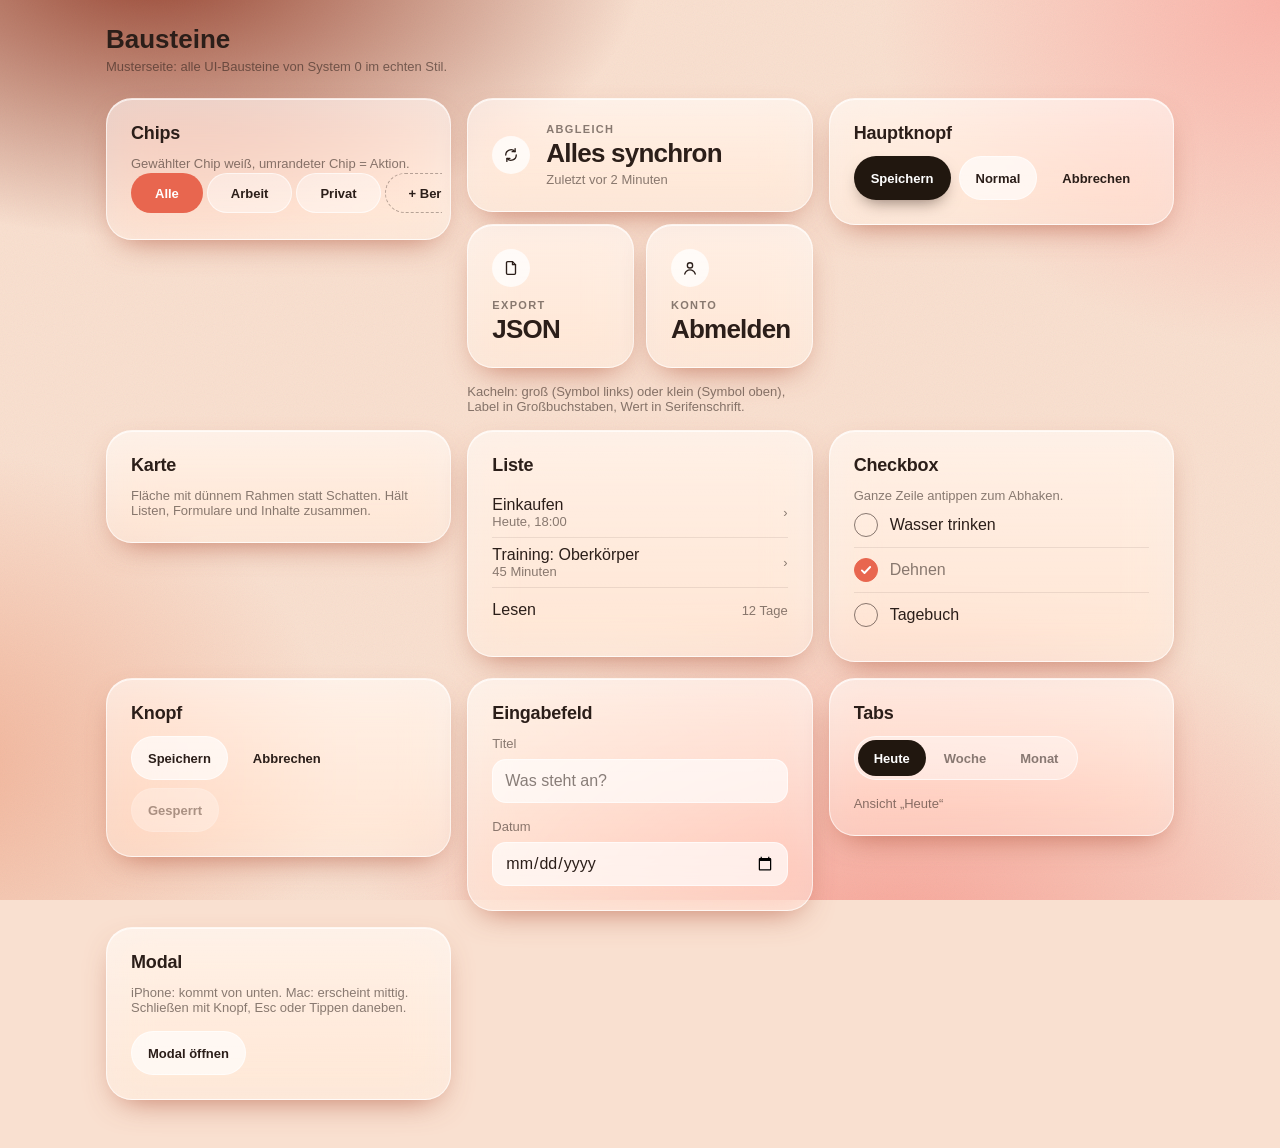
==== commit 4c023a1e: "Kleine Reste: Suche auf dem iPhone (Lupe auf Heute, Mehr), Musterseite ohne Bereichsfarbe/Kopfbild C" ====
--- a/bausteine.html
+++ b/bausteine.html
@@ -12,7 +12,6 @@
   <link rel="stylesheet" href="src/styles/components.css">
   <link rel="stylesheet" href="src/styles/checkbox.css">
   <link rel="stylesheet" href="src/styles/modal.css">
-  <link rel="stylesheet" href="src/styles/kopfbild.css">
   <link rel="stylesheet" href="src/styles/kachel.css">
   <link rel="stylesheet" href="src/styles/schrift.css">
   <!-- Nur für diese Musterseite: Raster für die Beispiele -->
--- a/src/styles/tokens.css
+++ b/src/styles/tokens.css
@@ -1,30 +1,38 @@
-/* Alle Design-Werte an einer Stelle (siehe docs/design.md).
-   Farben tauschen = nur diese Datei ändern. */
+/* Alle Design-Werte an einer Stelle (siehe docs/design.md). Stil: helles Glas-Dashboard.
+   Alles hängt an EINER Farbe: --accent. Hintergrund, Hero-Flächen, Schatten werden daraus gemischt.
+   Die Akzentfarbe setzt src/core/akzent.js (wählbar in den Einstellungen); hier steht nur der Startwert. */
+@property --accent { syntax: "<color>"; inherits: true; initial-value: #E8664F; }
+
 :root {
-  /* Farben: neutrales Graphit, Glas, Elfenbein als Akzent (Vorlage: docs/vorlagen/design-stein-licht.webp) */
-  --bg: #151515;
-  --surface: rgba(255, 255, 255, 0.05); /* Glas-Karte: halbdurchsichtig */
-  --surface-2: rgba(255, 255, 255, 0.09); /* Hover, Eingabefelder */
-  --glass: rgba(28, 28, 28, 0.74); /* dichteres Glas für Leisten und Modal */
-  --line: rgba(255, 255, 255, 0.10);
-  --text: #F3F1EC; /* leicht warmes Weiß */
-  --text-2: #9B978F; /* warmes Grau */
-  --accent: #E9E3D7; /* Elfenbein: Labels, Strich, Symbole, aktiv, erledigt, Hauptknopf */
-  --accent-ink: #151515; /* Schrift/Haken auf weißem Grund */
+  --accent: #E8664F; /* Koralle */
+  --akzent-hell: color-mix(in oklch, var(--accent) 68%, white);
+  --akzent-tief: color-mix(in oklch, var(--accent) 72%, #2a0f08);
+  --accent-ink: #FFFFFF; /* Schrift/Haken auf Akzent */
   --accent-2: #7A5CFF;
-  --warn: #FF5C7A;
+  --warn: #D9364F;
+  --gut: #3E9B6E;
 
-  /* Bereichsfarben: gedämpft, nur als ganz leichter Schimmer im Hintergrund */
-  --farbe-standard: #CFCBC4;
-  --farbe-heute: #E3CDBA; /* Morgenlicht */
-  --farbe-todos: #BCCBBE; /* Salbei */
-  --farbe-einstellungen: #C6C1D8; /* Flieder-Grau */
-  --farbe-physio: #B5C6D6; /* Nebelblau */
-  --schimmer: 16%; /* Stärke des Lichtscheins oben */
+  --bg: color-mix(in oklch, var(--accent) 16%, #FBF4EF); /* Grundton hinter den Farbwolken */
+  --text: #2B1E19; /* warmes Fast-Schwarz */
+  --text-2: rgba(43, 30, 25, 0.56);
+  --text-3: rgba(43, 30, 25, 0.34);
+  --dunkel: #21170F; /* dunkle Pille: Hauptknopf, gewählter Umschalter */
+
+  /* Glas */
+  --surface: rgba(255, 255, 255, 0.42); /* Karten, Kacheln */
+  --surface-2: rgba(255, 255, 255, 0.66); /* Hover, Eingabefelder, Zeilen in Karten */
+  --glass: rgba(255, 255, 255, 0.5); /* Leisten, Modal */
+  --glas-verlauf: linear-gradient(180deg, rgba(255,255,255,.58), rgba(255,255,255,.30));
+  --glas-rand: rgba(255, 255, 255, 0.62);
+  --line: rgba(43, 30, 25, 0.09); /* Trennlinien */
+  --schatten: inset 0 1px 0 rgba(255,255,255,.7), 0 12px 32px -14px color-mix(in oklch, var(--accent) 50%, rgba(70,25,10,.55));
+  --schatten-hoch: inset 0 1px 0 rgba(255,255,255,.8), 0 22px 44px -16px color-mix(in oklch, var(--accent) 55%, rgba(70,25,10,.6));
+  --blur: 22px;
 
   /* Form */
-  --radius: 14px;
-  --blur: 24px; /* Unschärfe hinter Glas-Flächen */
+  --radius: 18px;
+  --radius-gross: 26px;
+  --radius-klein: 12px;
 
   /* Abstände (4er-Raster) */
   --space-1: 4px;
@@ -35,31 +43,36 @@
   --space-6: 32px;
   --space-7: 48px;
 
-  /* Schrift */
-  --font: -apple-system, BlinkMacSystemFont, "SF Pro Text", "Helvetica Neue", Arial, sans-serif;
-  --font-serif: ui-serif, "New York", "Iowan Old Style", Georgia, serif; /* Apple „New York“, schon auf den Geräten */
-  --fs-label: 11px; /* kleine Labels in Großbuchstaben */
+  /* Schrift: nur Systemschrift */
+  --font: -apple-system, BlinkMacSystemFont, "SF Pro Display", "Helvetica Neue", Arial, sans-serif;
+  --fs-label: 11px;
   --fs-small: 13px;
   --fs-normal: 16px; /* 16px verhindert das automatische Zoomen auf dem iPhone */
-  --fs-title: 20px;
-  --fs-large: 28px;
-  --fs-display: 48px; /* großer Seitentitel im Kopfbild */
-  --sperrung: 0.18em; /* Buchstabenabstand für Labels und Markenzeile */
+  --fs-title: 18px;
+  --fs-large: 26px;
+  --fs-display: 34px; /* Seitentitel */
+  --sperrung: 0.12em; /* Buchstabenabstand für kleine Labels */
 
   /* Bewegung */
   --duration: 200ms;
-  --duration-slow: 600ms; /* Farbwechsel beim Bereichswechsel */
+  --duration-slow: 700ms; /* Farbwechsel beim Akzent */
   --ease: cubic-bezier(0.2, 0.8, 0.2, 1);
+  --feder: cubic-bezier(0.34, 1.56, 0.64, 1); /* leichtes Nachfedern */
 
   /* Bedienung */
-  --tap: 44px; /* Mindestgröße für Tippflächen */
-  --sidebar: 240px; /* Breite der Seitenleiste auf dem Mac */
+  --tap: 44px;
+  --sidebar: 236px; /* Seitenleiste Mac, ausgeklappt */
+  --sidebar-zu: 72px; /* eingeklappt */
+
+  transition: --accent var(--duration-slow) var(--ease);
+  color-scheme: light;
 }
 
-/* Farbe des aktiven Bereichs. Als echte Farbe angemeldet, damit der Wechsel sanft überblendet.
-   Startwert = --farbe-standard (hier muss er wörtlich stehen). */
-@property --bereich {
-  syntax: "<color>";
-  inherits: true;
-  initial-value: #CFCBC4;
+/* Helle Fläche (Mindmap-Overlay im PhysioZentrum): eigenes, deckendes Weiß. */
+.hell {
+  --bg: #FBF7F4;
+  --surface: rgba(43, 30, 25, 0.04);
+  --surface-2: rgba(43, 30, 25, 0.06);
+  --glass: rgba(251, 247, 244, 0.88);
+  --line: rgba(43, 30, 25, 0.12);
 }
--- a/src/styles/base.css
+++ b/src/styles/base.css
@@ -5,11 +5,13 @@
   box-sizing: border-box;
 }
 
+html {
+  background: var(--bg); /* nur hier: am body würde er die Farbwolken (body::before) verdecken */
+}
 html,
 body {
   margin: 0;
   min-height: 100%;
-  background: var(--bg);
   color: var(--text);
   font-family: var(--font);
   -webkit-font-smoothing: antialiased;
@@ -29,6 +31,36 @@
   min-height: inherit;
 }
 
+/* Hintergrund: weiche Farbwolken aus dem Akzent + feines Korn (fest, scrollt nicht mit) */
+body::before,
+body::after {
+  content: "";
+  position: fixed;
+  inset: 0;
+  z-index: -1;
+  pointer-events: none;
+}
+body::before {
+  background:
+    /* iPhone: dunklerer Streifen unter der Statusleiste, damit Uhrzeit/Akku (weiß) lesbar sind; am Mac 0 px hoch */
+    linear-gradient(180deg, color-mix(in oklch, var(--accent) 45%, #3b1a10) 0, transparent calc(env(safe-area-inset-top) * 2.5)),
+    radial-gradient(55% 45% at 12% -5%, color-mix(in oklch, var(--accent) 55%, #3b1a10) 0%, transparent 70%),
+    radial-gradient(45% 55% at 100% 0%, color-mix(in oklch, var(--accent) 50%, white) 0%, transparent 70%),
+    radial-gradient(60% 55% at 70% 105%, color-mix(in oklch, var(--accent) 60%, white) 0%, transparent 70%),
+    radial-gradient(45% 50% at -5% 85%, color-mix(in oklch, var(--accent) 40%, #f3e2d8) 0%, transparent 70%),
+    var(--bg);
+}
+body::after {
+  opacity: 0.07;
+  mix-blend-mode: multiply;
+  background-image: url("data:image/svg+xml,%3Csvg xmlns='http://www.w3.org/2000/svg' width='160' height='160'%3E%3Cfilter id='n'%3E%3CfeTurbulence type='fractalNoise' baseFrequency='.9' numOctaves='2'/%3E%3C/filter%3E%3Crect width='100%25' height='100%25' filter='url(%23n)'/%3E%3C/svg%3E");
+}
+
+/* Inhalte blenden beim Seitenwechsel gestaffelt ein (nur transform/opacity, flüssig auf dem iPhone) */
+@keyframes rein {
+  from { opacity: 0; transform: translateY(14px) scale(0.985); }
+}
+
 @media (prefers-reduced-motion: reduce) {
   * {
     animation: none !important;
--- a/src/styles/components.css
+++ b/src/styles/components.css
@@ -1,18 +1,22 @@
 /* Stile der einfachen UI-Bausteine aus src/ui/. Nur Werte aus tokens.css.
    Checkbox und Modal haben eigene Dateien (checkbox.css, modal.css). */
 
-/* ---------- Karte ---------- */
+/* ---------- Glas (Karte, Kachel): heller Verlauf, weißer Rand, weicher Schatten in Akzent-Tönung ---------- */
+.card,
+.kachel {
+  background: var(--glas-verlauf);
+  border: 1px solid var(--glas-rand);
+  border-radius: var(--radius-gross);
+  box-shadow: var(--schatten);
+  -webkit-backdrop-filter: blur(var(--blur)) saturate(160%);
+  backdrop-filter: blur(var(--blur)) saturate(160%);
+}
 .card {
-  background: var(--surface);
-  border: 1px solid var(--line);
-  border-radius: var(--radius);
-  padding: var(--space-4);
-  -webkit-backdrop-filter: blur(var(--blur));
-  backdrop-filter: blur(var(--blur));
+  padding: var(--space-5);
 }
 .card__title {
-  font-family: var(--font-serif);
-  font-weight: 500;
+  font-weight: 600;
+  letter-spacing: -0.01em;
   margin: 0 0 var(--space-3);
   font-size: var(--fs-title);
 }
@@ -87,35 +91,45 @@
   min-width: var(--tap);
   padding: 0 var(--space-4);
   font: inherit;
-  font-size: var(--fs-normal);
-  font-weight: 500;
+  font-size: var(--fs-small);
+  font-weight: 600;
+  gap: var(--space-2);
   color: var(--text);
   background: var(--surface-2);
-  border: 1px solid var(--line);
-  border-radius: var(--radius);
+  border: 1px solid var(--glas-rand);
+  border-radius: 999px;
   cursor: pointer;
   -webkit-tap-highlight-color: transparent;
-  transition: opacity var(--duration) var(--ease), transform var(--duration) var(--ease);
+  transition: transform 300ms var(--feder), background var(--duration) var(--ease), box-shadow 300ms var(--ease);
+}
+@media (hover: hover) {
+  .btn:not(:disabled):hover {
+    background: #fff;
+    box-shadow: 0 6px 16px -8px rgba(60, 20, 10, 0.4);
+  }
 }
 .btn:active {
-  transform: scale(0.97);
-  opacity: 0.7;
+  transform: scale(0.95);
+  transition-duration: 100ms;
 }
 .btn:focus-visible,
 .list__inner--tap:focus-visible {
   outline: 2px solid var(--accent);
   outline-offset: 2px;
 }
-.btn--primary {
-  color: var(--accent-ink);
-  background: var(--accent);
+.btn--primary,
+.btn--primary:not(:disabled):hover {
+  color: #fff;
+  background: var(--dunkel);
   border-color: transparent;
-  font-weight: 600;
-}
-.btn--ghost {
-  color: var(--accent);
+  box-shadow: 0 8px 18px -8px rgba(30, 10, 5, 0.6);
+}
+.btn--ghost,
+.btn--ghost:not(:disabled):hover {
+  color: var(--text);
   background: none;
   border-color: transparent;
+  box-shadow: none;
 }
 .btn:disabled {
   opacity: 0.4;
@@ -140,59 +154,56 @@
   font-size: var(--fs-normal);
   color: var(--text);
   background: var(--surface-2);
-  border: 1px solid var(--line);
-  border-radius: var(--radius);
+  border: 1px solid var(--glas-rand);
+  border-radius: 14px;
   outline: none;
-  transition: border-color var(--duration) var(--ease);
+  transition: border-color var(--duration) var(--ease), box-shadow var(--duration) var(--ease), background var(--duration) var(--ease);
 }
 .field__input::placeholder {
   color: var(--text-2);
 }
 .field__input:focus {
+  background: #fff;
   border-color: var(--accent);
-}
-
-/* ---------- Tabs ---------- */
+  box-shadow: 0 0 0 4px color-mix(in oklch, var(--accent) 18%, transparent);
+}
+
+/* ---------- Tabs: Pillen-Umschalter, gewählt = dunkle Pille ---------- */
 .tabs {
   display: flex;
-  gap: var(--space-1);
-  border-bottom: 1px solid var(--line);
+  align-self: flex-start;
+  max-width: 100%;
+  gap: 2px;
+  padding: 3px;
+  border-radius: 999px;
+  background: var(--surface);
+  border: 1px solid var(--glas-rand);
   overflow-x: auto;
   scrollbar-width: none;
 }
 .tabs__tab {
-  position: relative;
-  min-height: var(--tap);
-  padding: 0 var(--space-3);
-  font: inherit;
-  font-size: var(--fs-normal);
+  min-height: 36px;
+  padding: 0 var(--space-4);
+  font: inherit;
+  font-size: var(--fs-small);
+  font-weight: 600;
   color: var(--text-2);
   background: none;
   border: 0;
+  border-radius: 999px;
   cursor: pointer;
   white-space: nowrap;
   -webkit-tap-highlight-color: transparent;
-  transition: color var(--duration) var(--ease);
-}
-.tabs__tab::after {
-  content: "";
-  position: absolute;
-  left: var(--space-3);
-  right: var(--space-3);
-  bottom: 0;
-  height: 2px;
-  border-radius: 2px;
-  background: var(--accent);
-  transform: scaleX(0);
-  transition: transform var(--duration) var(--ease);
+  transition: color 250ms var(--ease), background 300ms var(--ease), transform 300ms var(--feder);
+}
+.tabs__tab:active {
+  transform: scale(0.95);
 }
 .tabs__tab:focus-visible {
   outline: 2px solid var(--accent);
-  outline-offset: -2px; /* nach innen, sonst schneidet die Leiste den Rahmen ab */
+  outline-offset: -2px;
 }
 .tabs__tab[aria-selected="true"] {
-  color: var(--text);
-}
-.tabs__tab[aria-selected="true"]::after {
-  transform: scaleX(1);
-}
+  color: #fff;
+  background: var(--dunkel);
+}
--- a/src/styles/modal.css
+++ b/src/styles/modal.css
@@ -14,7 +14,9 @@
   overscroll-behavior: contain;
 }
 .modal::backdrop {
-  background: rgba(0, 0, 0, 0.6);
+  background: rgba(43, 30, 25, 0.28);
+  -webkit-backdrop-filter: blur(4px);
+  backdrop-filter: blur(4px);
   animation: modal-fade var(--duration) var(--ease);
 }
 .modal__panel {
@@ -22,12 +24,13 @@
   flex-direction: column;
   gap: var(--space-4);
   padding: var(--space-3) var(--space-4) calc(var(--space-4) + env(safe-area-inset-bottom));
-  background: var(--glass);
-  border: 1px solid var(--line);
+  background: rgba(255, 255, 255, 0.78);
+  border: 1px solid var(--glas-rand);
+  box-shadow: var(--schatten-hoch);
   border-bottom: 0;
   -webkit-backdrop-filter: blur(var(--blur));
   backdrop-filter: blur(var(--blur));
-  border-radius: var(--radius) var(--radius) 0 0;
+  border-radius: var(--radius-gross) var(--radius-gross) 0 0;
   animation: modal-up var(--duration) var(--ease);
 }
 .modal__grip {
@@ -38,7 +41,6 @@
   background: var(--line);
 }
 .modal__title {
-  font-family: var(--font-serif);
   font-weight: 500;
   margin: 0;
   font-size: var(--fs-title);
@@ -69,7 +71,7 @@
   .modal__panel {
     padding: var(--space-5);
     border-bottom: 1px solid var(--line);
-    border-radius: var(--radius);
+    border-radius: var(--radius-gross);
     animation-name: modal-in;
   }
   .modal.is-closing .modal__panel {
@@ -89,3 +91,24 @@
 @keyframes modal-in {
   from { opacity: 0; transform: scale(0.96); }
 }
+
+/* ---------- Such-Fenster (src/app/suche.js) ---------- */
+.suche .modal__panel {
+  max-height: 80dvh;
+}
+.suche__ergebnis {
+  display: flex;
+  flex-direction: column;
+  gap: var(--space-4);
+  min-height: 0;
+  overflow-y: auto;
+}
+.suche .modal__body {
+  min-height: 0;
+}
+@media (min-width: 640px) {
+  .suche {
+    max-width: 560px;
+    margin-top: 12vh;
+  }
+}
--- a/src/styles/kachel.css
+++ b/src/styles/kachel.css
@@ -10,52 +10,48 @@
   display: flex;
   flex-direction: column;
   align-items: flex-start;
-  gap: var(--space-4);
-  min-height: 140px;
-  padding: var(--space-5) var(--space-4) var(--space-4);
+  gap: var(--space-3);
+  padding: var(--space-5);
   font: inherit;
   text-align: left;
   color: var(--text);
-  background: var(--surface);
-  border: 1px solid var(--line);
-  border-radius: calc(var(--radius) + var(--space-1));
-  -webkit-backdrop-filter: blur(var(--blur));
-  backdrop-filter: blur(var(--blur));
+  /* Glas-Fläche: gemeinsam mit .card in components.css */
 }
 .kachel--gross {
   grid-column: 1 / -1;
   flex-direction: row;
   align-items: center;
-  gap: var(--space-5);
-  min-height: 0;
-  padding: var(--space-5);
+  gap: var(--space-4);
 }
 .kachel--tap {
   cursor: pointer;
   -webkit-tap-highlight-color: transparent;
-  transition: transform var(--duration) var(--ease), background var(--duration) var(--ease);
+  transition: transform 380ms var(--feder), box-shadow 380ms var(--ease);
 }
-.kachel--tap:hover {
-  background: var(--surface-2);
+@media (hover: hover) {
+  .kachel--tap:not(:disabled):hover {
+    transform: translateY(-3px);
+    box-shadow: var(--schatten-hoch);
+  }
 }
 .kachel--tap:active {
   transform: scale(0.97);
+  transition-duration: 120ms;
 }
 .kachel--tap:focus-visible {
   outline: 2px solid var(--accent);
   outline-offset: 2px;
 }
-/* Symbol im abgerundeten Quadrat, Linien in Elfenbein */
+/* Symbol im weißen Kreis */
 .kachel__symbol {
   display: grid;
   place-items: center;
   flex: none;
-  width: 48px;
-  height: 48px;
-  border-radius: var(--radius);
-  color: var(--accent);
-  background: var(--surface-2);
-  border: 1px solid var(--line);
+  width: 38px;
+  height: 38px;
+  border-radius: 50%;
+  color: var(--text);
+  background: rgba(255, 255, 255, 0.75);
 }
 .kachel__text {
   display: flex;
@@ -66,16 +62,37 @@
 .kachel--gross .kachel__text {
   margin-top: 0;
 }
+.kachel__symbol .symbol {
+  width: 18px;
+  height: 18px;
+  stroke-width: 1.8;
+}
 .kachel__wert {
-  font-family: var(--font-serif);
-  font-size: var(--fs-large);
-  font-weight: 400;
-  line-height: 1.15;
+  font-size: 26px;
+  font-weight: 600;
+  letter-spacing: -0.03em;
+  line-height: 1.1;
 }
 .kachel__sub {
-  font-family: var(--font-serif);
-  font-size: var(--fs-normal);
+  font-size: var(--fs-small);
   color: var(--text-2);
+}
+
+/* Zustände (z. B. Abgleich): Symbol dreht sich, Warnung färbt den Wert */
+.kachel--laeuft .kachel__symbol .symbol {
+  animation: kachel-drehen 1s linear infinite;
+}
+.kachel--warn .kachel__wert {
+  color: var(--warn);
+}
+.kachel:disabled {
+  opacity: 0.5;
+  cursor: default;
+}
+@keyframes kachel-drehen {
+  to {
+    transform: rotate(360deg);
+  }
 }
 
 /* ---------- Chips ---------- */
@@ -99,7 +116,6 @@
   min-height: var(--tap);
   padding: 0 var(--space-5);
   font: inherit;
-  font-family: var(--font-serif);
   font-size: var(--fs-normal);
   color: var(--text);
   background: none;
@@ -115,8 +131,15 @@
   z-index: -1;
   border-radius: 999px;
   background: var(--surface);
-  border: 1px solid var(--line);
-  transition: background var(--duration) var(--ease);
+  border: 1px solid var(--glas-rand);
+  transition: background 250ms var(--ease), transform 300ms var(--feder);
+}
+.chip {
+  font-size: var(--fs-small);
+  font-weight: 600;
+}
+.chip:active::before {
+  transform: scale(0.94);
 }
 .chip[aria-pressed="true"] {
   color: var(--accent-ink);
@@ -128,9 +151,11 @@
 .chip--aktion::before {
   background: none;
   border-style: dashed;
+  border-color: var(--text-3);
 }
 .chip:focus-visible {
   outline: 2px solid var(--accent);
   outline-offset: -4px;
   border-radius: 999px;
 }
+
--- a/src/styles/schrift.css
+++ b/src/styles/schrift.css
@@ -4,7 +4,6 @@
 /* „SYSTEM 0“ oben auf jeder Seite (iPhone) bzw. oben in der Seitenleiste (Mac) */
 .marke {
   margin: 0;
-  font-family: var(--font-serif);
   font-size: var(--fs-title);
   font-weight: 400;
   letter-spacing: var(--sperrung);
@@ -24,10 +23,10 @@
 /* Kleines Label in Großbuchstaben, z. B. „ABGLEICH“ */
 .label {
   font-size: var(--fs-label);
-  font-weight: 500;
+  font-weight: 600;
   letter-spacing: var(--sperrung);
   text-transform: uppercase;
-  color: var(--accent);
+  color: var(--text-2);
 }
 
 /* Kurzer Strich unter großen Titeln */
